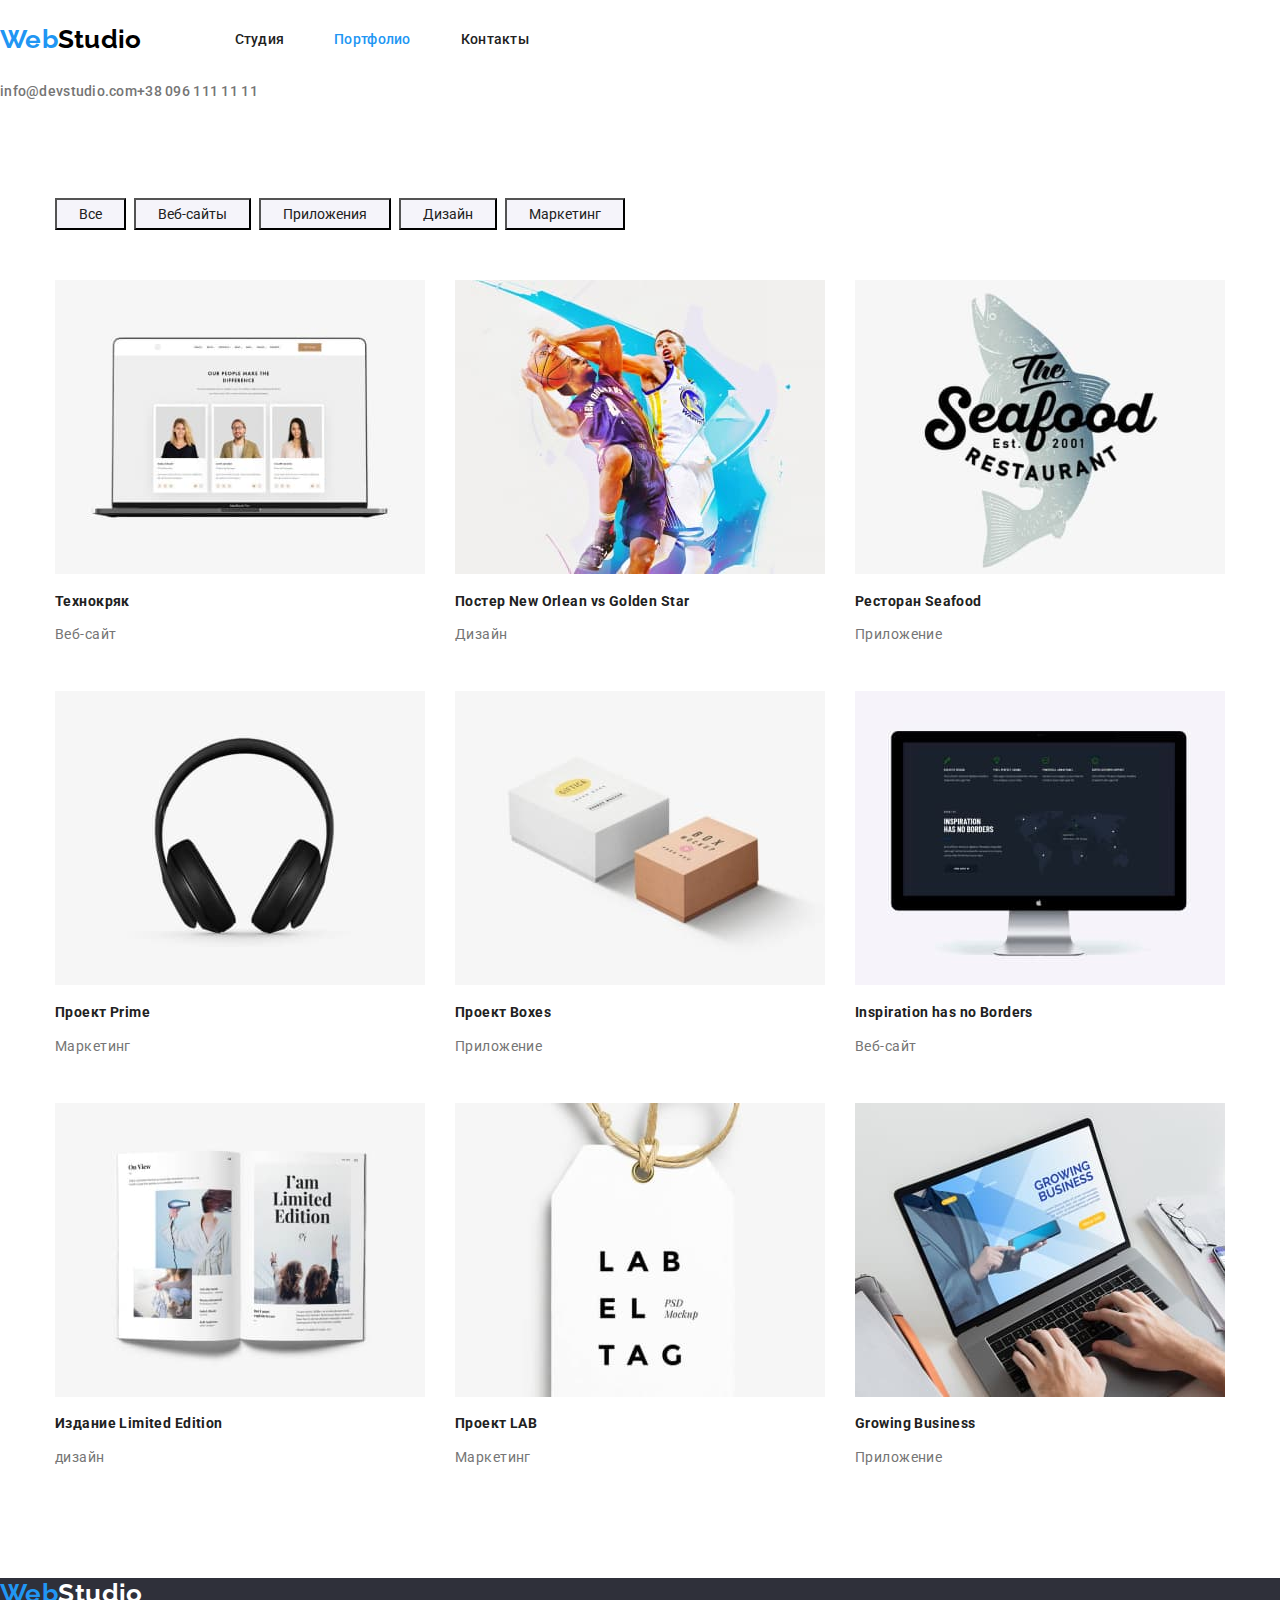
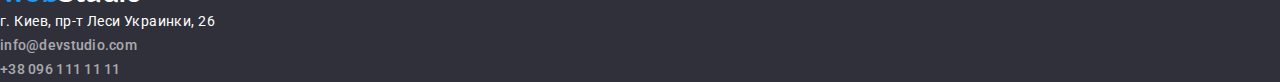
==== portfolio.html @ 3005be31 "a" ====
<!DOCTYPE html>
<html lang="ru">
  <head>
    <meta charset="UTF-8" />
    <meta http-equiv="X-UA-Compatible" content="IE=edge" />
    <meta name="viewport" content="width=device-width, initial-scale=1.0" />
    <title>Document</title>
    <link
      rel="stylesheet"
      href="https://cdnjs.cloudflare.com/ajax/libs/modern-normalize/1.1.0/modern-normalize.min.css"
    />
    <link rel="preconnect" href="https://fonts.googleapis.com" />
    <link rel="preconnect" href="https://fonts.gstatic.com" crossorigin />
    <link
      href="https://fonts.googleapis.com/css2?family=Raleway:wght@700&family=Roboto:wght@400;500;700;900&display=swap"
      rel="stylesheet"
    />
    <link rel="stylesheet" href="./css/styles.css" />
  </head>
  <body class="page">
    <header>
      <div class="comtainer">
        <nav class="site-nav main-nav">
          <a href="/index.html" class="logo-black">
            <span class="logo">Web</span>Studio
          </a>
          <ul class="site-nav-list list">
            <li class="site-nav-item">
              <a href="./index.html" class="site-nav-link"> Студия</a>
            </li>
            <li class="site-nav-item">
              <a href="./portfolio.html" class="site-nav-link-current">
                Портфолио</a
              >
            </li>
            <li class="site-nav-item">
              <a href="./index.html" class="site-nav-link"> Контакты</a>
            </li>
          </ul>
        </nav>
        <ul class="contacts-list list">
          <li>
            <a href="mailto:info@devstudio.com" class="contacts-link"
              >info@devstudio.com
            </a>
          </li>
          <li>
            <a href="tel:+380961111111" class="contacts-link"
              >+38 096 111 11 11</a
            >
          </li>
        </ul>
      </div>
    </header>
    <main>
      <section class="filters section">
        <div class="container activity">
          <h1 hidden>Фильтры</h1>
          <ul class="filters-list list">
            <li class="filters-item">
              <button type="button" class="filters-button">Все</button>
            </li>
            <li class="filters-item">
              <button type="button" class="filters-button">Веб-сайты</button>
            </li>
            <li class="filters-item">
              <button type="button" class="filters-button">Приложения</button>
            </li>
            <li class="filters-item">
              <button type="button" class="filters-button">Дизайн</button>
            </li>
            <li class="filters-item">
              <button type="button" class="filters-button">Маркетинг</button>
            </li>
          </ul>

          <ul class="activity list">
            <li class="activity-item">
              <img
                src="./images/photo11.jpg"
                width="370"
                alt="Созданий веб-сайтов"
              />
              <h2 class="activity-title">Технокряк</h2>
              <p>Веб-сайт</p>
            </li>
            <li class="activity-item">
              <img
                src="./images/photo12.jpg"
                width="370"
                alt="Два баскетболиста борятся за мяч"
              />
              <h2 class="activity-title">Постер New Orlean vs Golden Star</h2>
              <p>Дизайн</p>
            </li>
            <li class="activity-item">
              <img
                src="./images/photo13.jpg"
                width="370"
                alt="Рыбный ресторан"
              />
              <h2 class="activity-title">Ресторан Seafood</h2>
              <p>Приложение</p>
            </li>
            <li class="activity-item">
              <img src="./images/photo14.jpg" width="370" alt="Наушники" />
              <h2 class="activity-title">Проект Prime</h2>
              <p>Маркетинг</p>
            </li>
            <li class="activity-item">
              <img src="./images/photo15.jpg" width="370" alt="Две коробки" />
              <h2 class="activity-title">Проект Boxes</h2>
              <p>Приложение</p>
            </li>
            <li class="activity-item">
              <img
                src="./images/photo16.jpg"
                width="370"
                alt="Оформление стилистически веб-сайта"
              />
              <h2 class="activity-title">Inspiration has no Borders</h2>
              <p>Веб-сайт</p>
            </li>
            <li class="activity-item">
              <img
                src="./images/photo17.jpg"
                width="370"
                alt="Открытая книга"
              />
              <h2 class="activity-title">Издание Limited Edition</h2>
              <p>дизайн</p>
            </li>
            <li class="activity-item">
              <img src="./images/photo18.jpg" width="370" alt="Белый ярлык" />
              <h2 class="activity-title">Проект LAB</h2>
              <p>Маркетинг</p>
            </li>
            <li class="activity-item">
              <img
                src="./images/photo19.jpg"
                width="370"
                alt="Открытое приложение на ноутбуке"
              />
              <h2 class="activity-title">Growing Business</h2>
              <p>Приложение</p>
            </li>
          </ul>
        </div>
      </section>
    </main>
    <footer class="footer">
      <a href="./index.html" class="logo-white">
        <span class="logo">Web</span>Studio
      </a>
      <ul class="footer-list list">
        <li class="footer-address">г. Киев, пр-т Леси Украинки, 26</li>
        <li>
          <a class="footer-link" href="malito:info@devstudio.com"
            >info@devstudio.com
          </a>
        </li>
        <li>
          <a class="footer-link" href="tel:+380961111111">+38 096 111 11 11</a>
        </li>
      </ul>
    </footer>
  </body>
</html>
---- css/styles.css ----
:root {
  --primary-text-color: #757575;
  --title-text-color: #212121;
  --accent-color: #2196f3;
  --white-text-color: #ffffff;
  --black-bg-color: #2f303a;
  --button-grey-color: #f5f4fa;
  --logo-black: #000000;
}

body {
  color: var(--primary-text-color);
  background: var(--white-text-color);
  font-family: Roboto, sans-serif;
  letter-spacing: 0.03em;
  font-size: 14px;
  line-height: 1.71;
}

.container {
  width: 1200px;
  padding-left: 15px;
  padding-right: 15px;
  margin: 0 auto;
}

* {
  box-sizing: border-box;
}
.list {
  padding: 0;
  margin: 0;
  list-style: none;
}

.site-nav {
  color: var(--title-text-color);
  font-weight: 500;
  font-size: 14px;
  line-height: 1.14;
  text-decoration: none;
  letter-spacing: 0.02em;
}

.site-nav-list {
  display: flex;
}

.site-nav-item:not(:last-child) {
  margin-right: 50px;
}

.site-nav-link {
  display: block;
  padding-top: 32px;
  padding-bottom: 32px;
  color: var(--title-text-color);
  font-weight: 500;
  font-size: 14px;
  line-height: 1.14;
  text-decoration: none;
}

.site-nav-link:hover,
.site-nav-link:focus {
  color: var(--accent-color);
}

.site-nav-link-current {
  display: block;
  padding-top: 32px;
  padding-bottom: 32px;
  color: var(--accent-color);
  text-decoration: none;
}

.contacts-list {
  display: flex;
}

.main-nav {
  display: flex;
  align-items: center;
}

.contacts-item + .contacts-item {
  margin-left: 50px;
}

.logo {
  color: var(--accent-color);
  font-family: Raleway, sans-serif;
  font-weight: 700;
  font-size: 26px;
  line-height: 1.2;
  text-decoration: none;
}

.logo-black {
  color: var(--logo-black);
  font-family: Raleway, sans-serif;
  font-weight: 700;
  font-size: 26px;
  line-height: 1.19;
  text-decoration: none;
  margin-right: 93px;
}
.logo-white {
  color: var(--white-text-color);
  font-family: Raleway, sans-serif;
  font-weight: 700;
  font-size: 26px;
  line-height: 1.19;
  text-decoration: none;
}

.hero {
  text-align: center;
  background-color: var(--black-bg-color);
}
.hero-title {
  margin-top: 0;
  margin-bottom: 0;
  padding-top: 200px;
  color: var(--white-text-color);
  font-weight: 900;
  font-size: 44px;
  line-height: 1.36;
  text-align: center;
  letter-spacing: 0.06em;
  margin-bottom: 30px;
}

.section {
  padding-top: 94px;
  padding-bottom: 94px;
}

.features-title {
  margin-top: 0;
  margin-bottom: 10px;
  color: var(--title-text-color);
  font-weight: 700;
  font-size: 14px;
  line-height: 1.14;
}

.features-list {
  display: flex;
}

.features-item {
  width: 270px;
  margin-right: 30px;
}

.features-item:last-child {
  margin-right: 0;
}

.activity-title {
  color: var(--title-text-color);
  font-size: 14px;
  line-height: 1.14;
}

.activity {
  display: flex;
  flex-wrap: wrap;
}
.activity-item {
  width: 370px;
  margin-right: 30px;
  margin-bottom: 30px;
}

.activity-item:nth-child(3n) {
  margin-right: 0;
}
.activity-item:nth-last-child(-n + 3) {
  margin-bottom: 0;
}

.work {
  padding-top: 0;
}

.work-title,
.team-title {
  margin-bottom: 50px;
  color: var(--title-text-color);
  font-weight: 700;
  font-size: 36px;
  line-height: 1.16;
  text-align: center;
}

.work-list {
  display: flex;
}

.work-item {
  width: 370px;
  margin-right: 30px;
}

.work-item:last-child {
  margin-right: 0;
}

.team {
  background-color: var(--button-grey-color);
}

.team-list {
  display: flex;
}

.team-item {
  width: 270px;
  margin-right: 30px;
}

.team-item:last-child {
  margin-right: 0;
}

.team-heading {
  color: var(--title-text-color);
  font-weight: 500;
  font-size: 16px;
  line-height: 1.18;
  text-align: center;
}

.team-text {
  font-size: 16px;
  line-height: 1.18;
  text-align: center;
}

.hero-button {
  min-width: 130px;
  padding: 10px 32px 10px 32px;
  border-radius: 4px;
  font-weight: 700;
  margin-bottom: 294px;
  font-size: 16px;
  line-height: 1.87;
  background-color: var(--accent-color);
  color: var(--white-text-color);
  text-decoration: none;
  text-align: center;
}
.hero-button:hover,
.hero-button:focus {
  cursor: pointer;
}

.filters-list {
  display: flex;
  margin-bottom: 50px;
}

.filters-item {
  margin-right: 8px;
}

.filters-button {
  padding: 6px 22px 6px 22px;
  background-color: var(--button-grey-color);
  color: var(--title-text-color);
}
.filters-button:hover,
.filters-button:focus {
  background-color: var(--accent-color);
  color: var(--white-text-color);
  cursor: pointer;
}

.footer-address {
  font-size: 14px;
  line-height: 1.71;
  color: var(--white-text-color);
}

.contacts-link:hover,
.contacts-link:focus {
  color: var(--accent-color);
}

.footer-link:hover,
.footer-link:focus {
  color: var(--accent-color);
}

.contacts-link {
  color: var(--primary-text-color);
  font-weight: 500;
  font-size: 14px;
  line-height: 1.14;
  letter-spacing: 0.02em;
  text-decoration: none;
}
.footer-link {
  color: var(--primary-text-color);
  font-weight: 500;
  font-size: 14px;
  line-height: 1.14;
  letter-spacing: 0.02em;
  text-decoration: none;
  color: rgba(255, 255, 255, 0.6);
}
.footer {
  background-color: var(--black-bg-color);
}
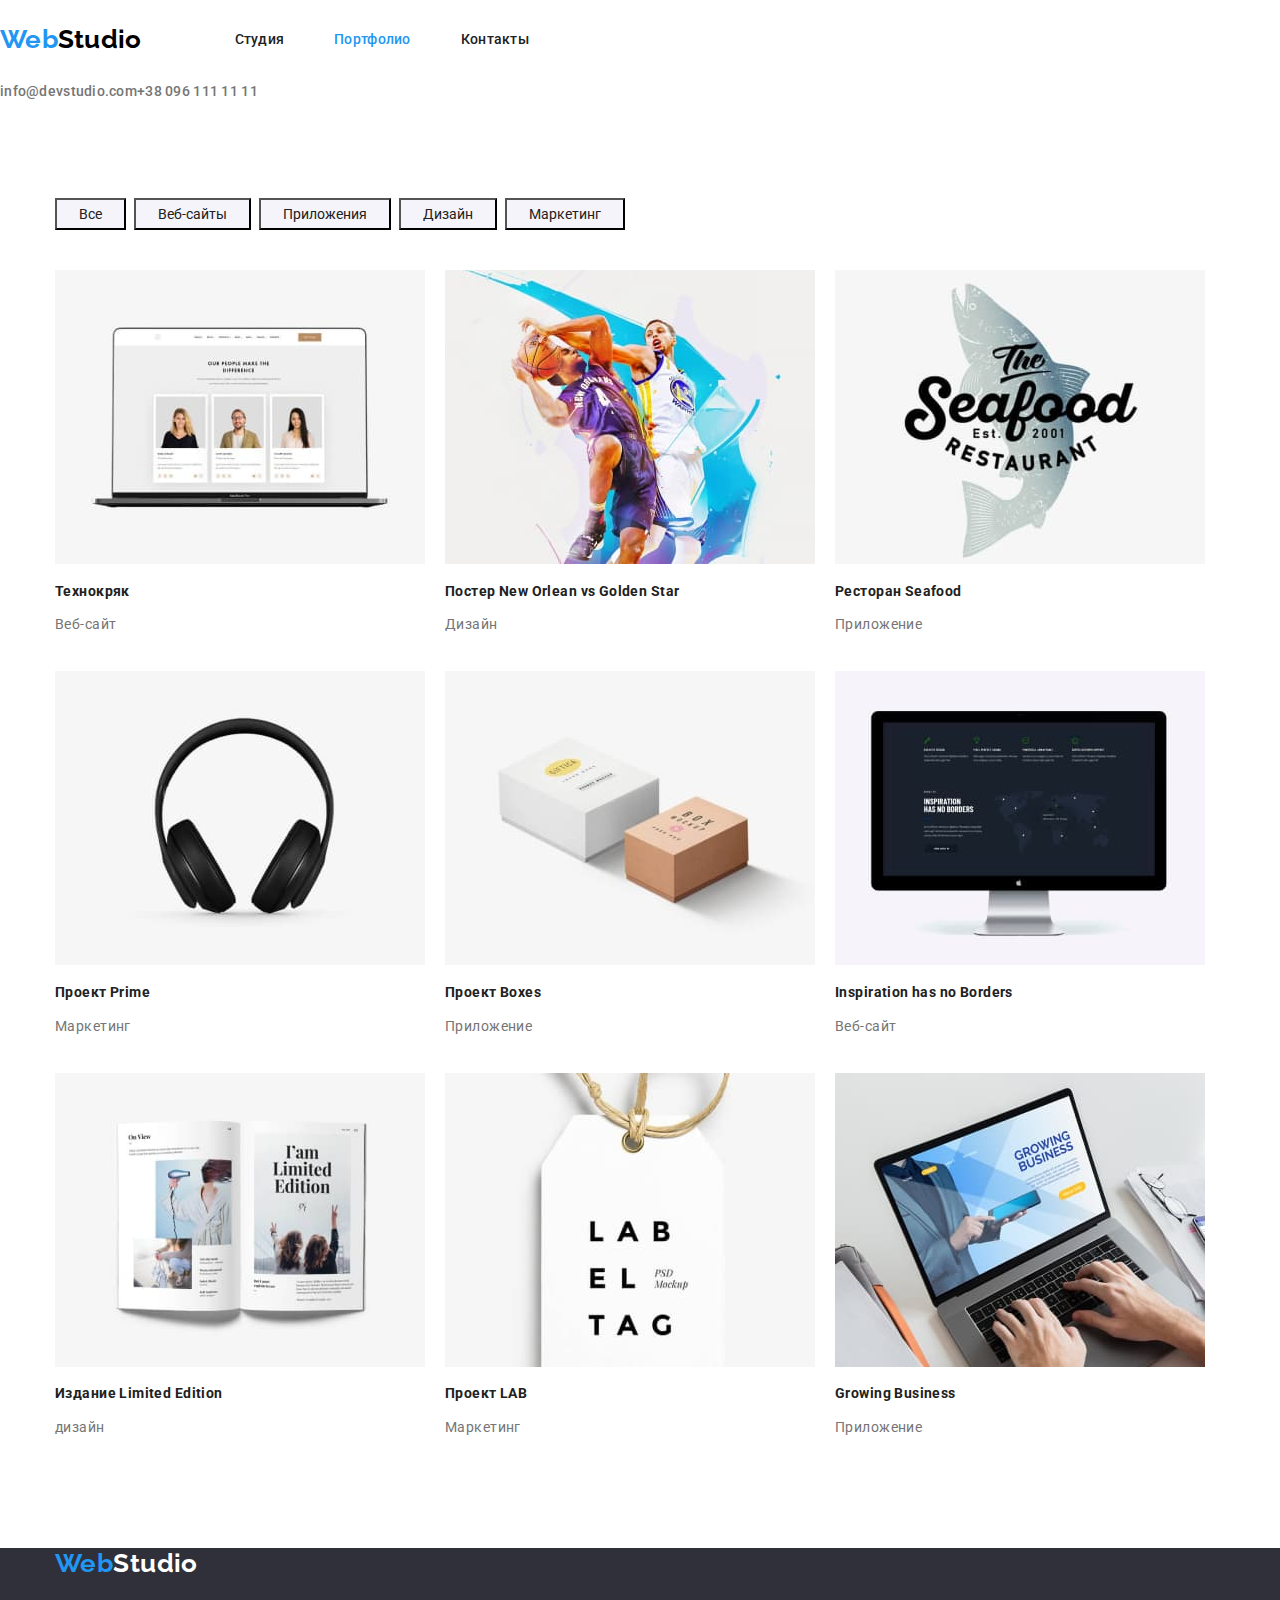
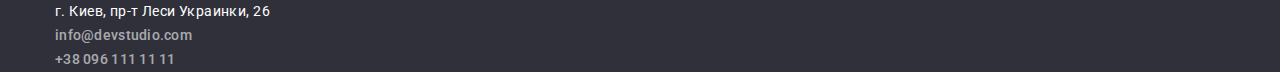
==== commit 4535f4b5: "a" ====
--- a/portfolio.html
+++ b/portfolio.html
@@ -54,7 +54,7 @@
     </header>
     <main>
       <section class="filters section">
-        <div class="container activity">
+        <div class="container">
           <h1 hidden>Фильтры</h1>
           <ul class="filters-list list">
             <li class="filters-item">
@@ -149,20 +149,24 @@
       </section>
     </main>
     <footer class="footer">
-      <a href="./index.html" class="logo-white">
-        <span class="logo">Web</span>Studio
-      </a>
-      <ul class="footer-list list">
-        <li class="footer-address">г. Киев, пр-т Леси Украинки, 26</li>
-        <li>
-          <a class="footer-link" href="malito:info@devstudio.com"
-            >info@devstudio.com
-          </a>
-        </li>
-        <li>
-          <a class="footer-link" href="tel:+380961111111">+38 096 111 11 11</a>
-        </li>
-      </ul>
+      <div class="container">
+        <a href="./index.html" class="logo-white">
+          <span class="logo">Web</span>Studio
+        </a>
+        <ul class="footer-list list">
+          <li class="footer-address">г. Киев, пр-т Леси Украинки, 26</li>
+          <li>
+            <a class="footer-link" href="malito:info@devstudio.com"
+              >info@devstudio.com
+            </a>
+          </li>
+          <li>
+            <a class="footer-link" href="tel:+380961111111"
+              >+38 096 111 11 11</a
+            >
+          </li>
+        </ul>
+      </div>
     </footer>
   </body>
 </html>
--- a/css/styles.css
+++ b/css/styles.css
@@ -6,6 +6,7 @@
   --black-bg-color: #2f303a;
   --button-grey-color: #f5f4fa;
   --logo-black: #000000;
+  --primary-gap: 20px;
 }
 
 body {
@@ -114,6 +115,26 @@
   text-decoration: none;
 }
 
+.logo-white-footer {
+  padding-top: 60px;
+  color: var(--white-text-color);
+  font-family: Raleway, sans-serif;
+  font-weight: 700;
+  font-size: 26px;
+  line-height: 1.19;
+  text-decoration: none;
+}
+
+.logo-footer {
+  padding-top: 60px;
+  color: var(--accent-color);
+  font-family: Raleway, sans-serif;
+  font-weight: 700;
+  font-size: 26px;
+  line-height: 1.2;
+  text-decoration: none;
+}
+
 .hero {
   text-align: center;
   background-color: var(--black-bg-color);
@@ -167,18 +188,14 @@
 .activity {
   display: flex;
   flex-wrap: wrap;
+  margin-left: calc(-1 * var(--primary-gap));
+  margin-top: -30px;
 }
 .activity-item {
   width: 370px;
-  margin-right: 30px;
-  margin-bottom: 30px;
-}
-
-.activity-item:nth-child(3n) {
-  margin-right: 0;
-}
-.activity-item:nth-last-child(-n + 3) {
-  margin-bottom: 0;
+  flex-basis: calc(100% / 3 - 30px);
+  margin-left: var(--primary-gap);
+  margin-top: var(--primary-gap);
 }
 
 .work {
@@ -311,6 +328,10 @@
   text-decoration: none;
   color: rgba(255, 255, 255, 0.6);
 }
+
+.footer-list {
+  margin-top: 20px;
+}
 .footer {
   background-color: var(--black-bg-color);
 }
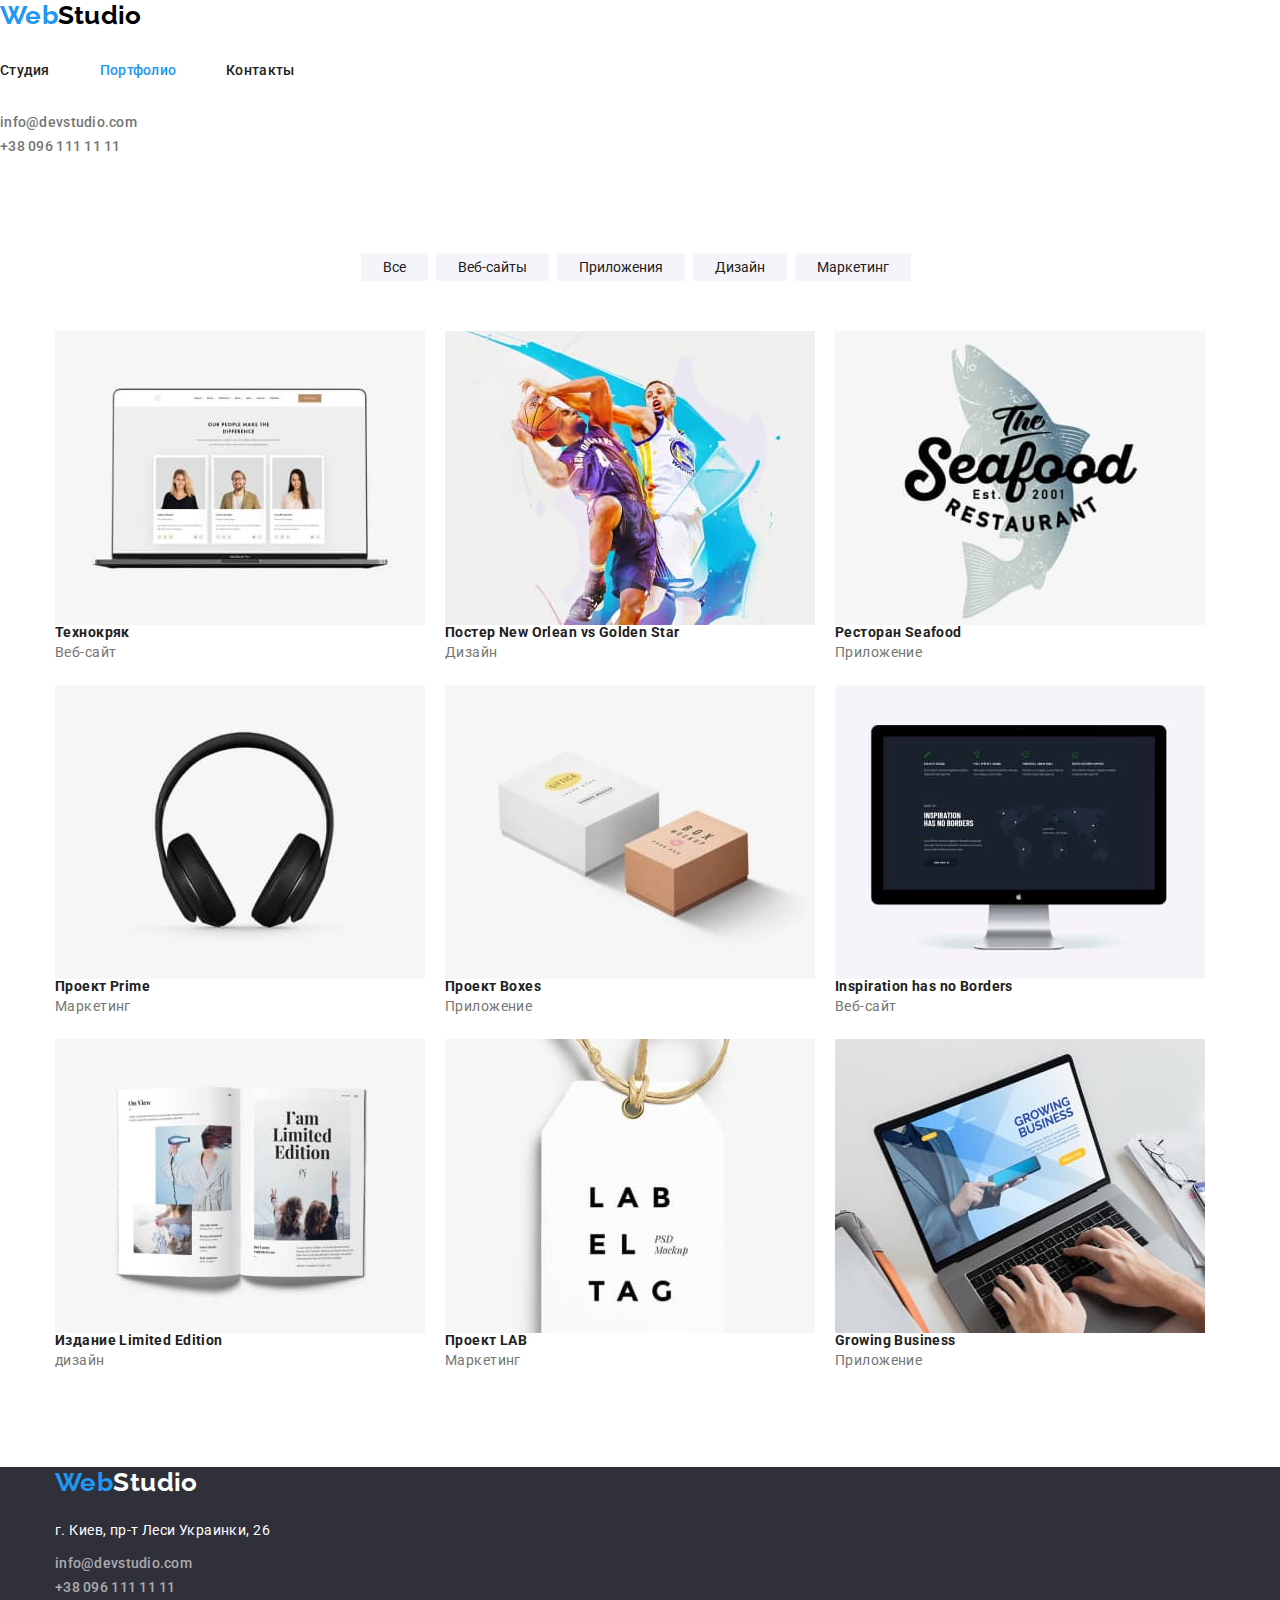
==== commit f57406d8: "a" ====
--- a/portfolio.html
+++ b/portfolio.html
@@ -5,15 +5,15 @@
     <meta http-equiv="X-UA-Compatible" content="IE=edge" />
     <meta name="viewport" content="width=device-width, initial-scale=1.0" />
     <title>Document</title>
-    <link
-      rel="stylesheet"
-      href="https://cdnjs.cloudflare.com/ajax/libs/modern-normalize/1.1.0/modern-normalize.min.css"
-    />
     <link rel="preconnect" href="https://fonts.googleapis.com" />
     <link rel="preconnect" href="https://fonts.gstatic.com" crossorigin />
     <link
       href="https://fonts.googleapis.com/css2?family=Raleway:wght@700&family=Roboto:wght@400;500;700;900&display=swap"
       rel="stylesheet"
+    />
+    <link
+      rel="stylesheet"
+      href="https://cdnjs.cloudflare.com/ajax/libs/modern-normalize/1.1.0/modern-normalize.min.css"
     />
     <link rel="stylesheet" href="./css/styles.css" />
   </head>
@@ -39,16 +39,18 @@
           </ul>
         </nav>
         <ul class="contacts-list list">
-          <li>
-            <a href="mailto:info@devstudio.com" class="contacts-link"
-              >info@devstudio.com
-            </a>
-          </li>
-          <li>
-            <a href="tel:+380961111111" class="contacts-link"
-              >+38 096 111 11 11</a
-            >
-          </li>
+          <div class="header-contact">
+            <li>
+              <a href="mailto:info@devstudio.com" class="contacts-link"
+                >info@devstudio.com
+              </a>
+            </li>
+            <li>
+              <a href="tel:+380961111111" class="contacts-link"
+                >+38 096 111 11 11</a
+              >
+            </li>
+          </div>
         </ul>
       </div>
     </header>
--- a/css/styles.css
+++ b/css/styles.css
@@ -25,6 +25,24 @@
   margin: 0 auto;
 }
 
+p,
+h1,
+h2,
+h3,
+h4,
+h5,
+h6 {
+  margin: 0;
+}
+
+ul {
+  margin: 0;
+  padding-left: 0;
+}
+img {
+  display: block;
+}
+
 * {
   box-sizing: border-box;
 }
@@ -34,6 +52,10 @@
   list-style: none;
 }
 
+.header-container {
+  display: flex;
+}
+
 .site-nav {
   color: var(--title-text-color);
   font-weight: 500;
@@ -79,7 +101,7 @@
   display: flex;
 }
 
-.main-nav {
+.site-nav-list {
   display: flex;
   align-items: center;
 }
@@ -112,26 +134,6 @@
   font-weight: 700;
   font-size: 26px;
   line-height: 1.19;
-  text-decoration: none;
-}
-
-.logo-white-footer {
-  padding-top: 60px;
-  color: var(--white-text-color);
-  font-family: Raleway, sans-serif;
-  font-weight: 700;
-  font-size: 26px;
-  line-height: 1.19;
-  text-decoration: none;
-}
-
-.logo-footer {
-  padding-top: 60px;
-  color: var(--accent-color);
-  font-family: Raleway, sans-serif;
-  font-weight: 700;
-  font-size: 26px;
-  line-height: 1.2;
   text-decoration: none;
 }
 
@@ -179,6 +181,15 @@
   margin-right: 0;
 }
 
+.filters-item {
+  margin-right: 8px;
+}
+.filters-list {
+  display: flex;
+  justify-content: center;
+  margin-bottom: 50px;
+}
+
 .activity-title {
   color: var(--title-text-color);
   font-size: 14px;
@@ -189,7 +200,7 @@
   display: flex;
   flex-wrap: wrap;
   margin-left: calc(-1 * var(--primary-gap));
-  margin-top: -30px;
+  margin-top: calc(-1 * var(--primary-gap));
 }
 .activity-item {
   width: 370px;
@@ -266,6 +277,7 @@
   line-height: 1.87;
   background-color: var(--accent-color);
   color: var(--white-text-color);
+  border: none;
   text-decoration: none;
   text-align: center;
 }
@@ -274,16 +286,8 @@
   cursor: pointer;
 }
 
-.filters-list {
-  display: flex;
-  margin-bottom: 50px;
-}
-
-.filters-item {
-  margin-right: 8px;
-}
-
 .filters-button {
+  border: none;
   padding: 6px 22px 6px 22px;
   background-color: var(--button-grey-color);
   color: var(--title-text-color);
@@ -296,6 +300,7 @@
 }
 
 .footer-address {
+  margin-bottom: 9px;
   font-size: 14px;
   line-height: 1.71;
   color: var(--white-text-color);
@@ -320,6 +325,7 @@
   text-decoration: none;
 }
 .footer-link {
+  margin-bottom: 9px;
   color: var(--primary-text-color);
   font-weight: 500;
   font-size: 14px;
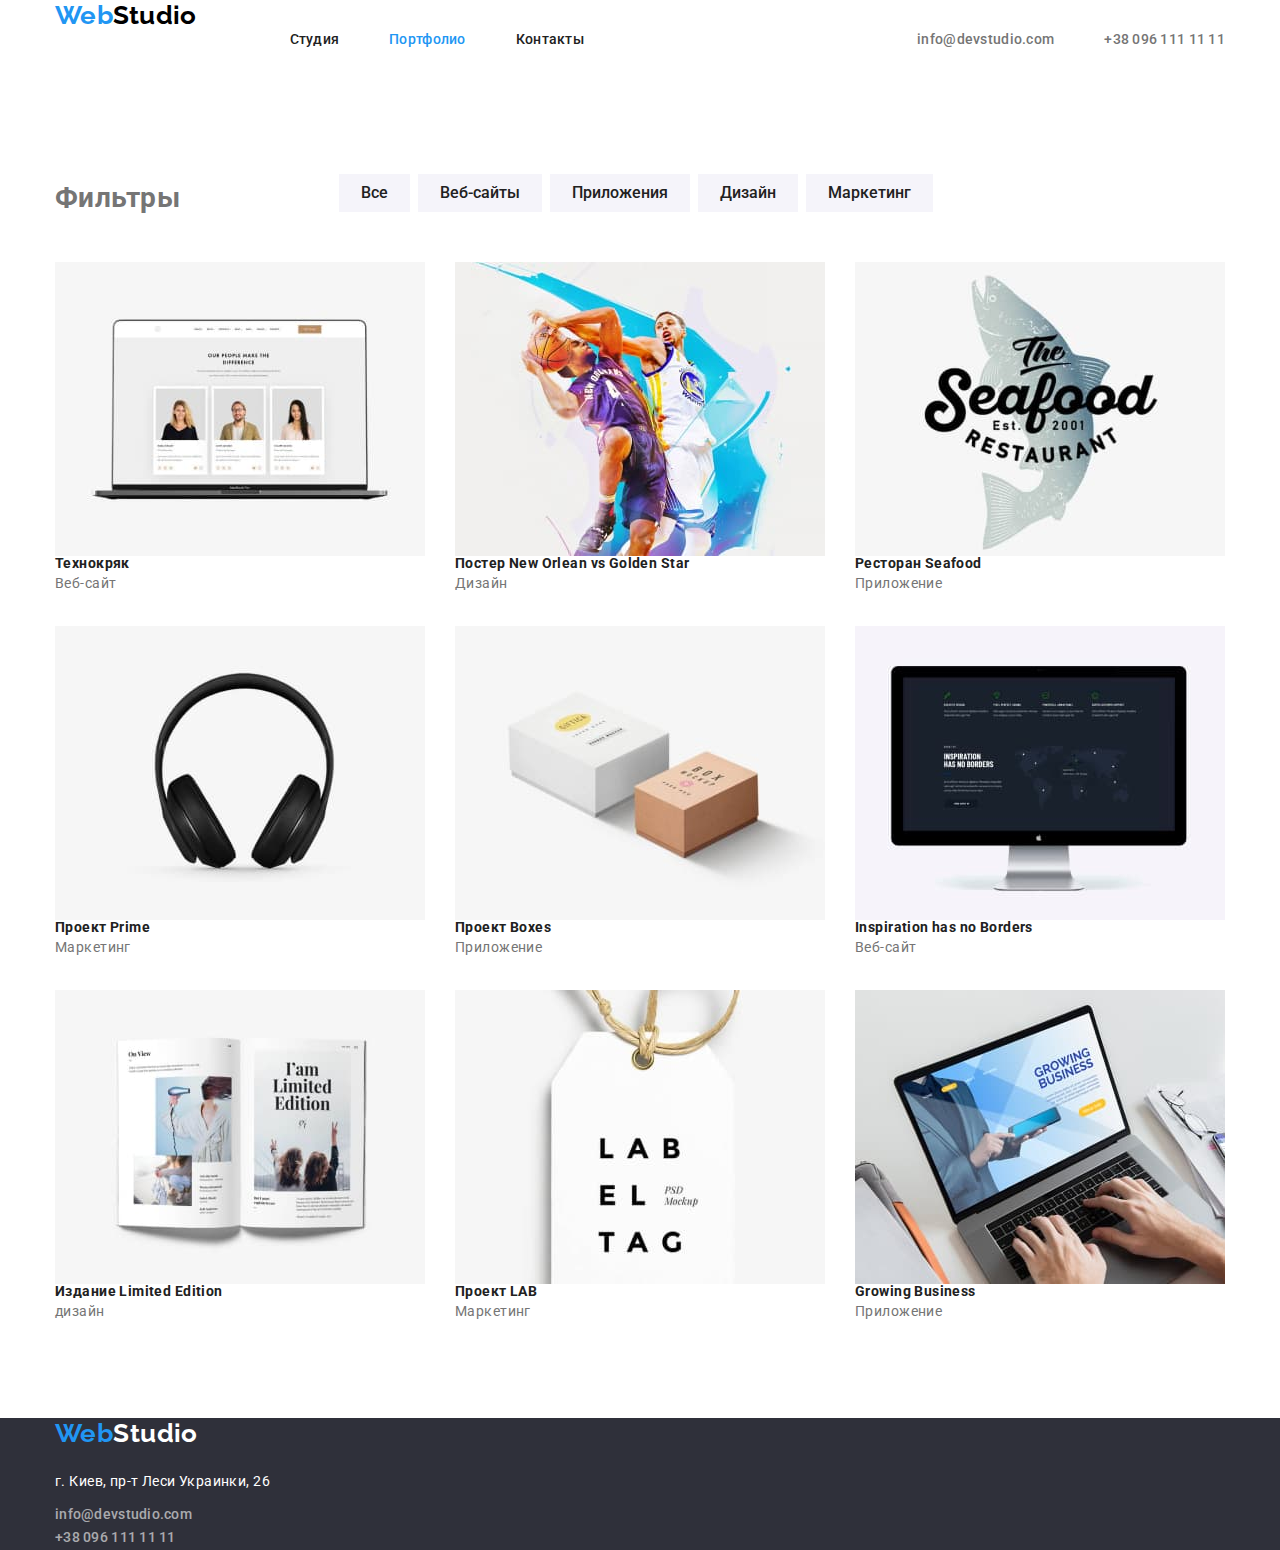
==== commit f1c18577: "a" ====
--- a/portfolio.html
+++ b/portfolio.html
@@ -19,8 +19,8 @@
   </head>
   <body class="page">
     <header>
-      <div class="comtainer">
-        <nav class="site-nav main-nav">
+      <div class="container header-container">
+        <nav class="site-nav">
           <a href="/index.html" class="logo-black">
             <span class="logo">Web</span>Studio
           </a>
@@ -38,26 +38,27 @@
             </li>
           </ul>
         </nav>
-        <ul class="contacts-list list">
-          <div class="header-contact">
-            <li>
+        <div class="header-contacts">
+          <ul class="contacts-list list">
+            <li class="contacts-item">
               <a href="mailto:info@devstudio.com" class="contacts-link"
                 >info@devstudio.com
               </a>
             </li>
-            <li>
+            <li class="contacts-item">
               <a href="tel:+380961111111" class="contacts-link"
                 >+38 096 111 11 11</a
               >
             </li>
-          </div>
-        </ul>
+          </ul>
+        </div>
       </div>
     </header>
+
     <main>
       <section class="filters section">
         <div class="container">
-          <h1 hidden>Фильтры</h1>
+          <h1 class="visually-hidden">Фильтры</h1>
           <ul class="filters-list list">
             <li class="filters-item">
               <button type="button" class="filters-button">Все</button>
@@ -150,6 +151,7 @@
         </div>
       </section>
     </main>
+
     <footer class="footer">
       <div class="container">
         <a href="./index.html" class="logo-white">
--- a/css/styles.css
+++ b/css/styles.css
@@ -6,7 +6,7 @@
   --black-bg-color: #2f303a;
   --button-grey-color: #f5f4fa;
   --logo-black: #000000;
-  --primary-gap: 20px;
+  --primary-gap: 30px;
 }
 
 body {
@@ -39,6 +39,7 @@
   margin: 0;
   padding-left: 0;
 }
+
 img {
   display: block;
 }
@@ -46,6 +47,7 @@
 * {
   box-sizing: border-box;
 }
+
 .list {
   padding: 0;
   margin: 0;
@@ -54,6 +56,20 @@
 
 .header-container {
   display: flex;
+  align-items: center;
+}
+
+.site-nav-list {
+  display: flex;
+  align-items: center;
+}
+
+.header-contacts {
+  margin-left: auto;
+}
+
+.contacts-list {
+  display: flex;
 }
 
 .site-nav {
@@ -63,9 +79,6 @@
   line-height: 1.14;
   text-decoration: none;
   letter-spacing: 0.02em;
-}
-
-.site-nav-list {
   display: flex;
 }
 
@@ -97,17 +110,8 @@
   text-decoration: none;
 }
 
-.contacts-list {
-  display: flex;
-}
-
-.site-nav-list {
-  display: flex;
-  align-items: center;
-}
-
-.contacts-item + .contacts-item {
-  margin-left: 50px;
+.contacts-item:not(:last-child) {
+  margin-right: 50px;
 }
 
 .logo {
@@ -142,16 +146,17 @@
   background-color: var(--black-bg-color);
 }
 .hero-title {
-  margin-top: 0;
-  margin-bottom: 0;
+  margin: 0 auto;
   padding-top: 200px;
   color: var(--white-text-color);
   font-weight: 900;
   font-size: 44px;
   line-height: 1.36;
   text-align: center;
+  text-transform: uppercase;
   letter-spacing: 0.06em;
   margin-bottom: 30px;
+  max-width: 696px;
 }
 
 .section {
@@ -245,12 +250,8 @@
 }
 
 .team-item {
-  width: 270px;
-  margin-right: 30px;
-}
-
-.team-item:last-child {
-  margin-right: 0;
+  flex-basis: calc(100% / 4 -30px);
+  margin-left: var(--primary-gap);
 }
 
 .team-heading {
@@ -268,7 +269,6 @@
 }
 
 .hero-button {
-  min-width: 130px;
   padding: 10px 32px 10px 32px;
   border-radius: 4px;
   font-weight: 700;
@@ -289,6 +289,9 @@
 .filters-button {
   border: none;
   padding: 6px 22px 6px 22px;
+  font-weight: 500;
+  font-size: 16px;
+  line-height: 26px;
   background-color: var(--button-grey-color);
   color: var(--title-text-color);
 }
@@ -341,3 +344,7 @@
 .footer {
   background-color: var(--black-bg-color);
 }
+
+.visually-hidden {
+  position: absolute;
+}
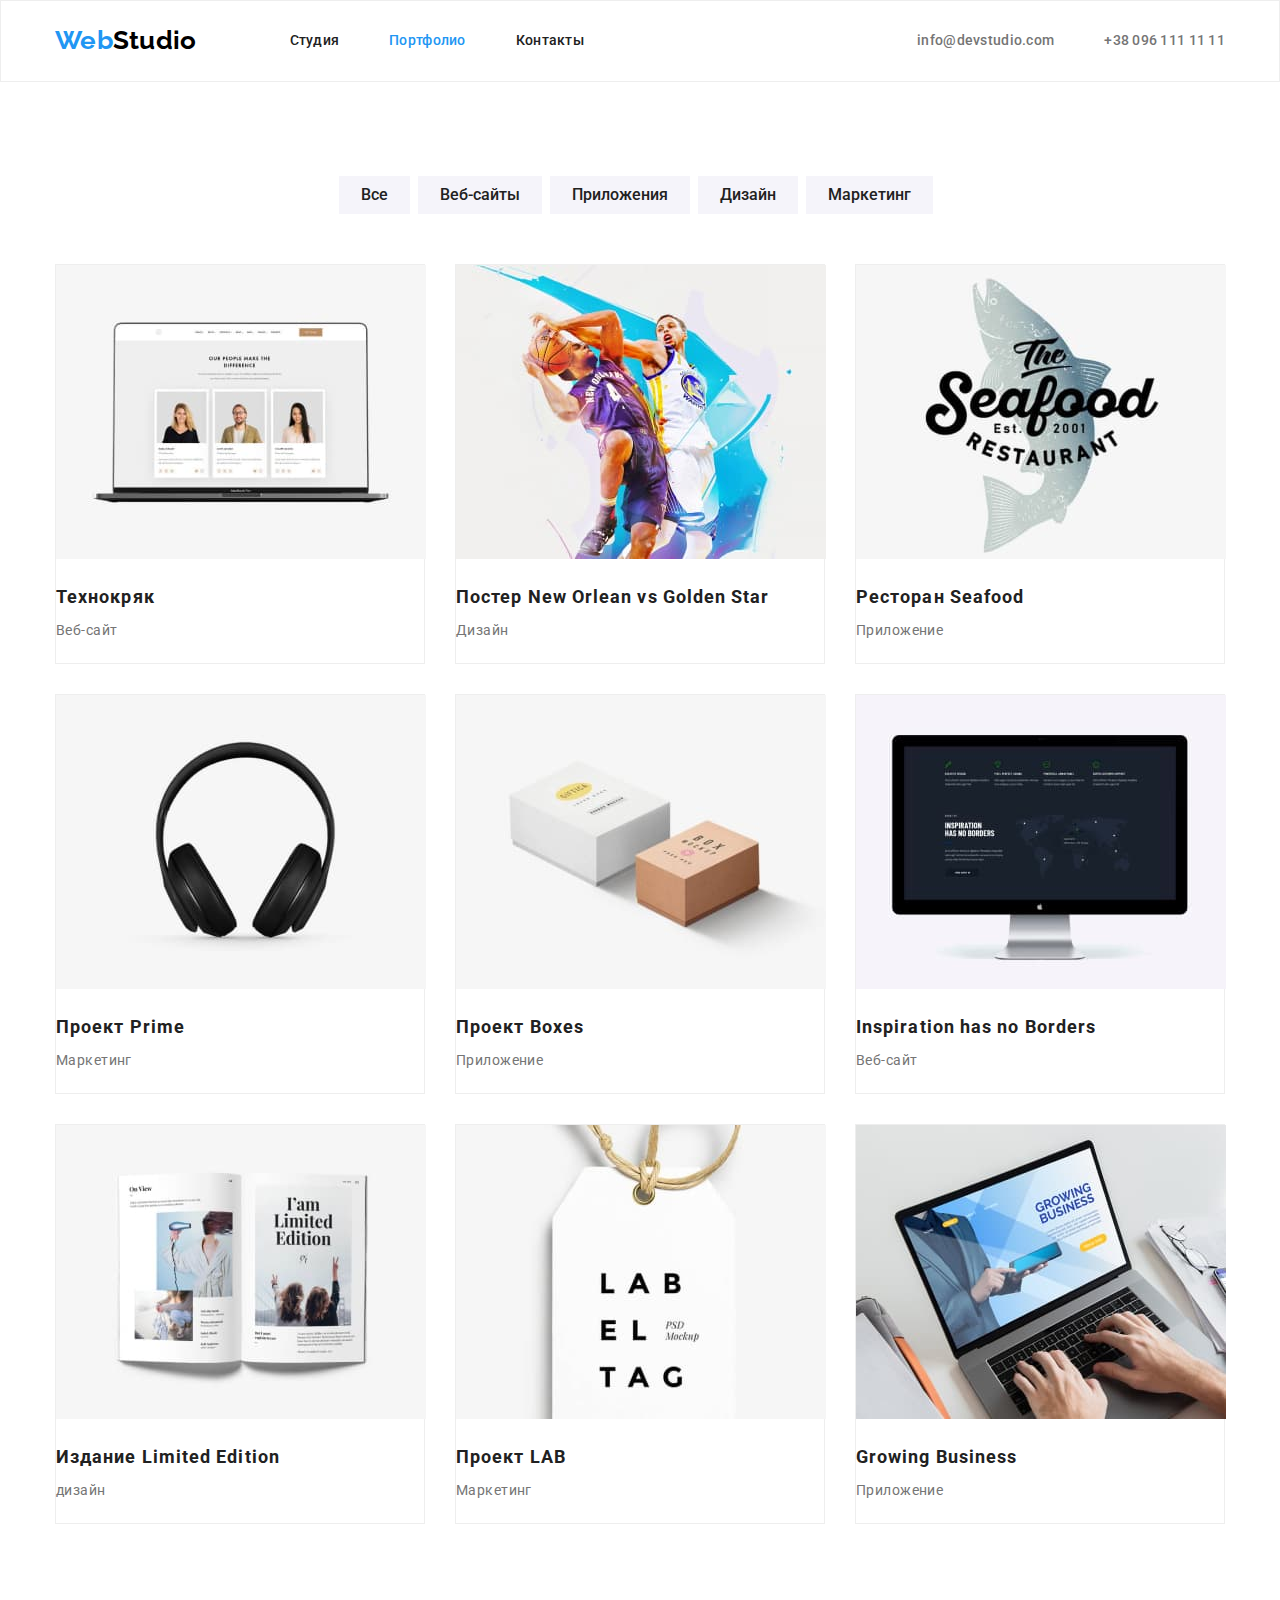
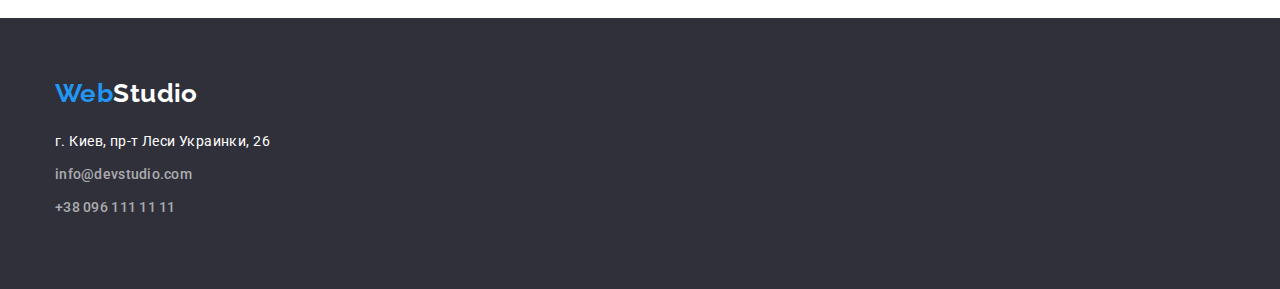
==== commit 9942c899: "изменение данных" ====
--- a/portfolio.html
+++ b/portfolio.html
@@ -18,7 +18,7 @@
     <link rel="stylesheet" href="./css/styles.css" />
   </head>
   <body class="page">
-    <header>
+    <header class="header">
       <div class="container header-container">
         <nav class="site-nav">
           <a href="/index.html" class="logo-black">
@@ -58,7 +58,7 @@
     <main>
       <section class="filters section">
         <div class="container">
-          <h1 class="visually-hidden">Фильтры</h1>
+          <h1 class="visually-hidden"></h1>
           <ul class="filters-list list">
             <li class="filters-item">
               <button type="button" class="filters-button">Все</button>
@@ -84,8 +84,10 @@
                 width="370"
                 alt="Созданий веб-сайтов"
               />
-              <h2 class="activity-title">Технокряк</h2>
-              <p>Веб-сайт</p>
+              <div class="activity-item-bottom">
+                <h2 class="activity-title">Технокряк</h2>
+                <p>Веб-сайт</p>
+              </div>
             </li>
             <li class="activity-item">
               <img
@@ -93,8 +95,10 @@
                 width="370"
                 alt="Два баскетболиста борятся за мяч"
               />
-              <h2 class="activity-title">Постер New Orlean vs Golden Star</h2>
-              <p>Дизайн</p>
+              <div class="activity-item-bottom">
+                <h2 class="activity-title">Постер New Orlean vs Golden Star</h2>
+                <p>Дизайн</p>
+              </div>
             </li>
             <li class="activity-item">
               <img
@@ -102,18 +106,24 @@
                 width="370"
                 alt="Рыбный ресторан"
               />
-              <h2 class="activity-title">Ресторан Seafood</h2>
-              <p>Приложение</p>
+              <div class="activity-item-bottom">
+                <h2 class="activity-title">Ресторан Seafood</h2>
+                <p>Приложение</p>
+              </div>
             </li>
             <li class="activity-item">
               <img src="./images/photo14.jpg" width="370" alt="Наушники" />
-              <h2 class="activity-title">Проект Prime</h2>
-              <p>Маркетинг</p>
+              <div class="activity-item-bottom">
+                <h2 class="activity-title">Проект Prime</h2>
+                <p>Маркетинг</p>
+              </div>
             </li>
             <li class="activity-item">
               <img src="./images/photo15.jpg" width="370" alt="Две коробки" />
-              <h2 class="activity-title">Проект Boxes</h2>
-              <p>Приложение</p>
+              <div class="activity-item-bottom">
+                <h2 class="activity-title">Проект Boxes</h2>
+                <p>Приложение</p>
+              </div>
             </li>
             <li class="activity-item">
               <img
@@ -121,8 +131,10 @@
                 width="370"
                 alt="Оформление стилистически веб-сайта"
               />
-              <h2 class="activity-title">Inspiration has no Borders</h2>
-              <p>Веб-сайт</p>
+              <div class="activity-item-bottom">
+                <h2 class="activity-title">Inspiration has no Borders</h2>
+                <p>Веб-сайт</p>
+              </div>
             </li>
             <li class="activity-item">
               <img
@@ -130,13 +142,17 @@
                 width="370"
                 alt="Открытая книга"
               />
-              <h2 class="activity-title">Издание Limited Edition</h2>
-              <p>дизайн</p>
+              <div class="activity-item-bottom">
+                <h2 class="activity-title">Издание Limited Edition</h2>
+                <p>дизайн</p>
+              </div>
             </li>
             <li class="activity-item">
               <img src="./images/photo18.jpg" width="370" alt="Белый ярлык" />
-              <h2 class="activity-title">Проект LAB</h2>
-              <p>Маркетинг</p>
+              <div class="activity-item-bottom">
+                <h2 class="activity-title">Проект LAB</h2>
+                <p>Маркетинг</p>
+              </div>
             </li>
             <li class="activity-item">
               <img
@@ -144,8 +160,10 @@
                 width="370"
                 alt="Открытое приложение на ноутбуке"
               />
-              <h2 class="activity-title">Growing Business</h2>
-              <p>Приложение</p>
+              <div class="activity-item-bottom">
+                <h2 class="activity-title">Growing Business</h2>
+                <p>Приложение</p>
+              </div>
             </li>
           </ul>
         </div>
@@ -155,16 +173,16 @@
     <footer class="footer">
       <div class="container">
         <a href="./index.html" class="logo-white">
-          <span class="logo">Web</span>Studio
+          <span class="logo-footer">Web</span>Studio
         </a>
         <ul class="footer-list list">
-          <li class="footer-address">г. Киев, пр-т Леси Украинки, 26</li>
-          <li>
+          <li class="footer-item">г. Киев, пр-т Леси Украинки, 26</li>
+          <li class="footer-item">
             <a class="footer-link" href="malito:info@devstudio.com"
               >info@devstudio.com
             </a>
           </li>
-          <li>
+          <li class="footer-item">
             <a class="footer-link" href="tel:+380961111111"
               >+38 096 111 11 11</a
             >
--- a/css/styles.css
+++ b/css/styles.css
@@ -54,6 +54,10 @@
   list-style: none;
 }
 
+.header {
+  border: 1px solid #eeeeee;
+}
+
 .header-container {
   display: flex;
   align-items: center;
@@ -88,8 +92,6 @@
 
 .site-nav-link {
   display: block;
-  padding-top: 32px;
-  padding-bottom: 32px;
   color: var(--title-text-color);
   font-weight: 500;
   font-size: 14px;
@@ -104,8 +106,6 @@
 
 .site-nav-link-current {
   display: block;
-  padding-top: 32px;
-  padding-bottom: 32px;
   color: var(--accent-color);
   text-decoration: none;
 }
@@ -115,6 +115,9 @@
 }
 
 .logo {
+  margin: auto 0;
+  padding-top: 24px;
+  padding-bottom: 25px;
   color: var(--accent-color);
   font-family: Raleway, sans-serif;
   font-weight: 700;
@@ -123,7 +126,21 @@
   text-decoration: none;
 }
 
+.logo-footer {
+  margin: auto 0;
+  color: var(--accent-color);
+  font-family: Raleway, sans-serif;
+  font-weight: 700;
+  font-size: 26px;
+  line-height: 1.2;
+  text-decoration: none;
+  margin-bottom: 20px;
+}
+
 .logo-black {
+  margin: auto 0;
+  padding-top: 24px;
+  padding-bottom: 25px;
   color: var(--logo-black);
   font-family: Raleway, sans-serif;
   font-weight: 700;
@@ -133,17 +150,20 @@
   margin-right: 93px;
 }
 .logo-white {
+  margin: auto 0;
   color: var(--white-text-color);
   font-family: Raleway, sans-serif;
   font-weight: 700;
   font-size: 26px;
   line-height: 1.19;
   text-decoration: none;
+  margin-bottom: 20px;
 }
 
 .hero {
   text-align: center;
   background-color: var(--black-bg-color);
+  padding-bottom: 200px;
 }
 .hero-title {
   margin: 0 auto;
@@ -197,8 +217,10 @@
 
 .activity-title {
   color: var(--title-text-color);
-  font-size: 14px;
-  line-height: 1.14;
+  font-size: 18px;
+  line-height: 2;
+  letter-spacing: 0.06em;
+  margin-bottom: 4px;
 }
 
 .activity {
@@ -208,12 +230,18 @@
   margin-top: calc(-1 * var(--primary-gap));
 }
 .activity-item {
+  border: 1px solid #eeeeee;
   width: 370px;
   flex-basis: calc(100% / 3 - 30px);
   margin-left: var(--primary-gap);
   margin-top: var(--primary-gap);
 }
 
+.activity-item-bottom {
+  padding-top: 20px;
+  padding-bottom: 20px;
+}
+
 .work {
   padding-top: 0;
 }
@@ -229,12 +257,14 @@
 }
 
 .work-list {
+  flex-wrap: wrap;
+  margin-left: calc(-1 * var(--primary-gap));
   display: flex;
 }
 
 .work-item {
-  width: 370px;
-  margin-right: 30px;
+  flex-basis: calc(100% / 3 -30px);
+  margin-left: var(--primary-gap);
 }
 
 .work-item:last-child {
@@ -247,6 +277,8 @@
 
 .team-list {
   display: flex;
+  flex-wrap: wrap;
+  margin-left: calc(-1 * var(--primary-gap));
 }
 
 .team-item {
@@ -260,6 +292,7 @@
   font-size: 16px;
   line-height: 1.18;
   text-align: center;
+  margin-bottom: 10px;
 }
 
 .team-text {
@@ -268,11 +301,15 @@
   text-align: center;
 }
 
+.team-item-bottom {
+  padding-top: 30px;
+  padding-bottom: 30px;
+}
+
 .hero-button {
   padding: 10px 32px 10px 32px;
   border-radius: 4px;
   font-weight: 700;
-  margin-bottom: 294px;
   font-size: 16px;
   line-height: 1.87;
   background-color: var(--accent-color);
@@ -302,7 +339,7 @@
   cursor: pointer;
 }
 
-.footer-address {
+.footer-item {
   margin-bottom: 9px;
   font-size: 14px;
   line-height: 1.71;
@@ -343,6 +380,8 @@
 }
 .footer {
   background-color: var(--black-bg-color);
+  padding-top: 60px;
+  padding-bottom: 60px;
 }
 
 .visually-hidden {
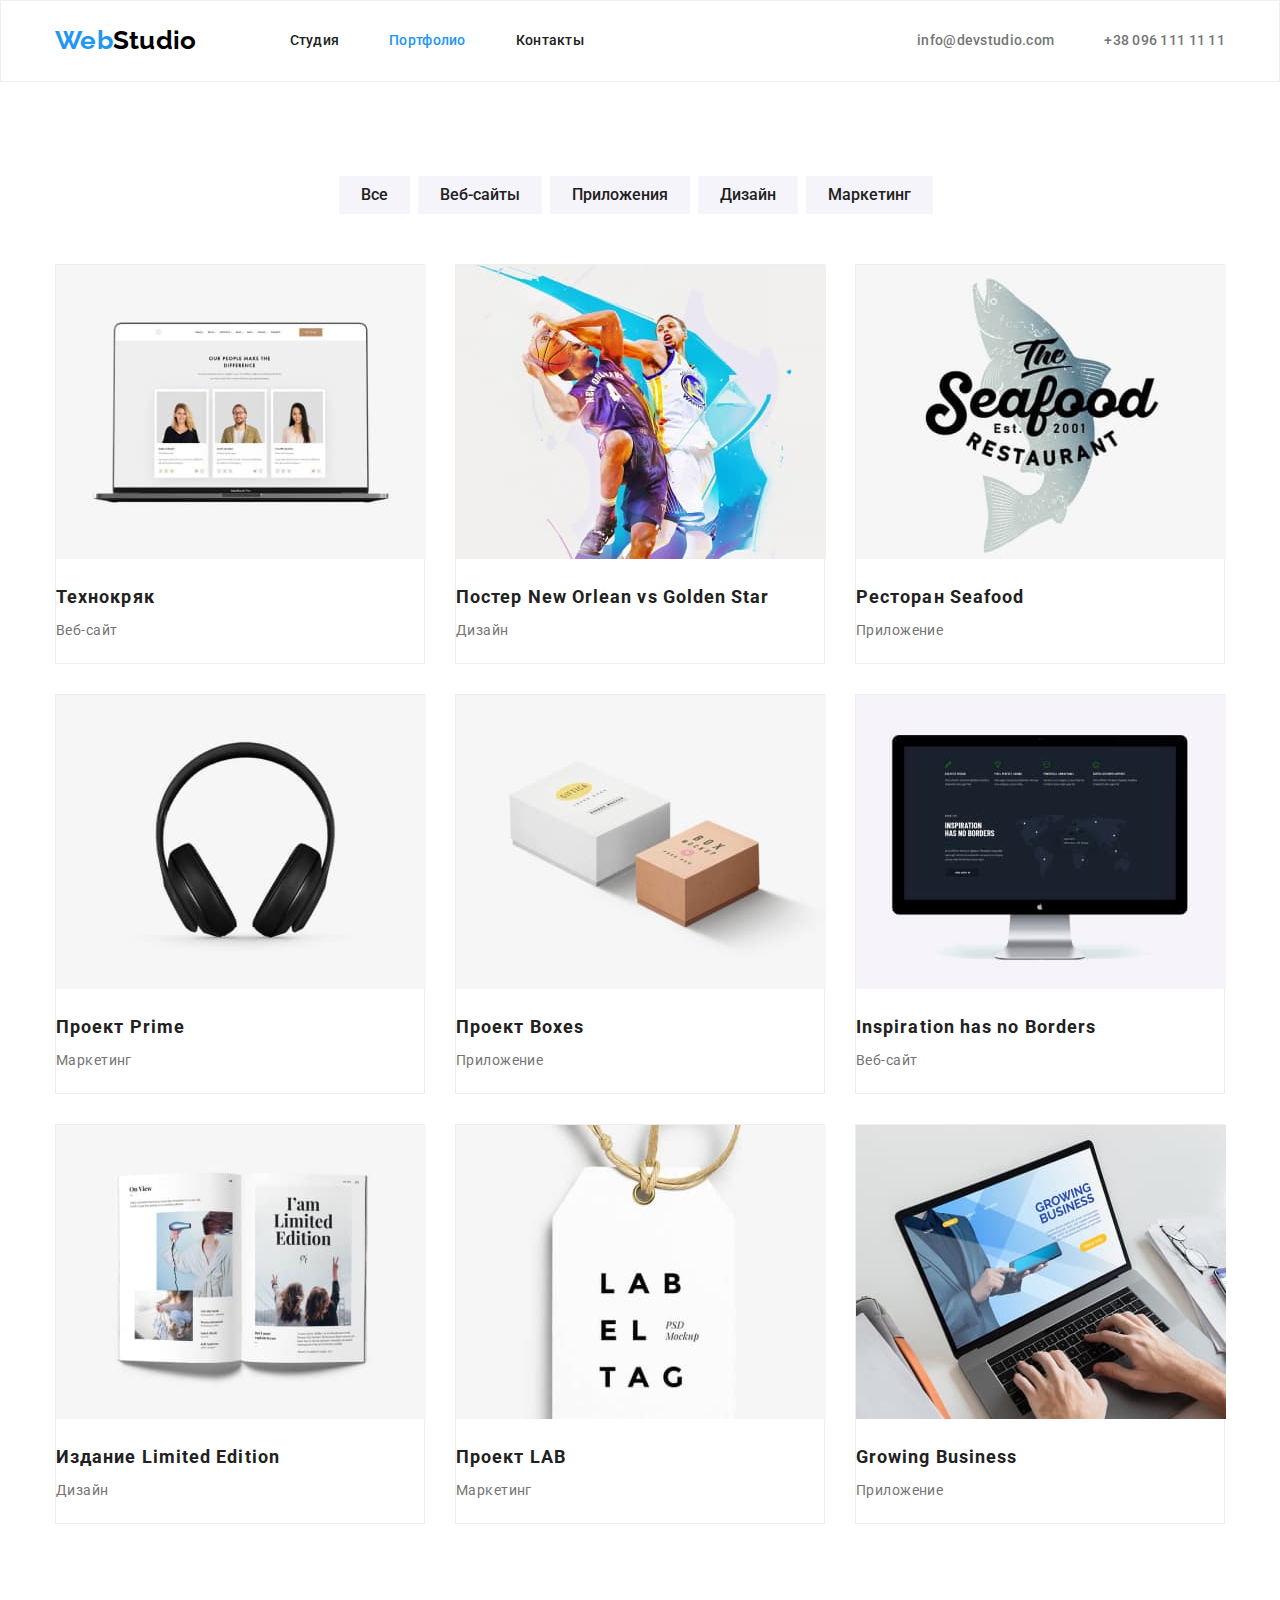
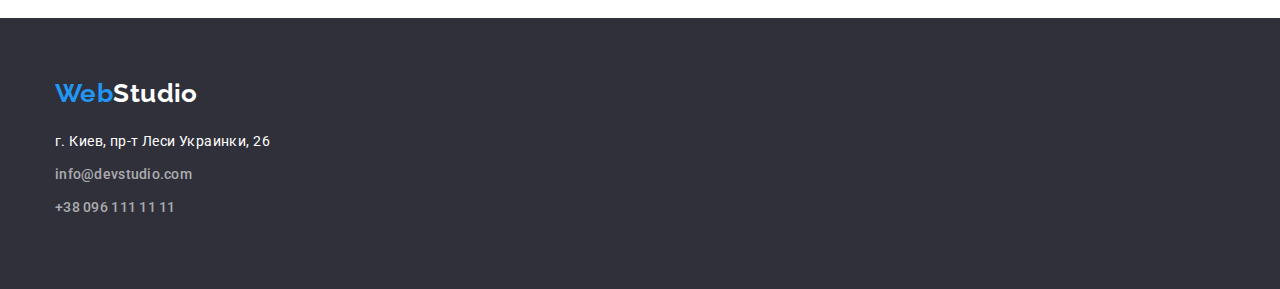
==== commit 9946d2e6: "а" ====
--- a/portfolio.html
+++ b/portfolio.html
@@ -144,7 +144,7 @@
               />
               <div class="activity-item-bottom">
                 <h2 class="activity-title">Издание Limited Edition</h2>
-                <p>дизайн</p>
+                <p>Дизайн</p>
               </div>
             </li>
             <li class="activity-item">
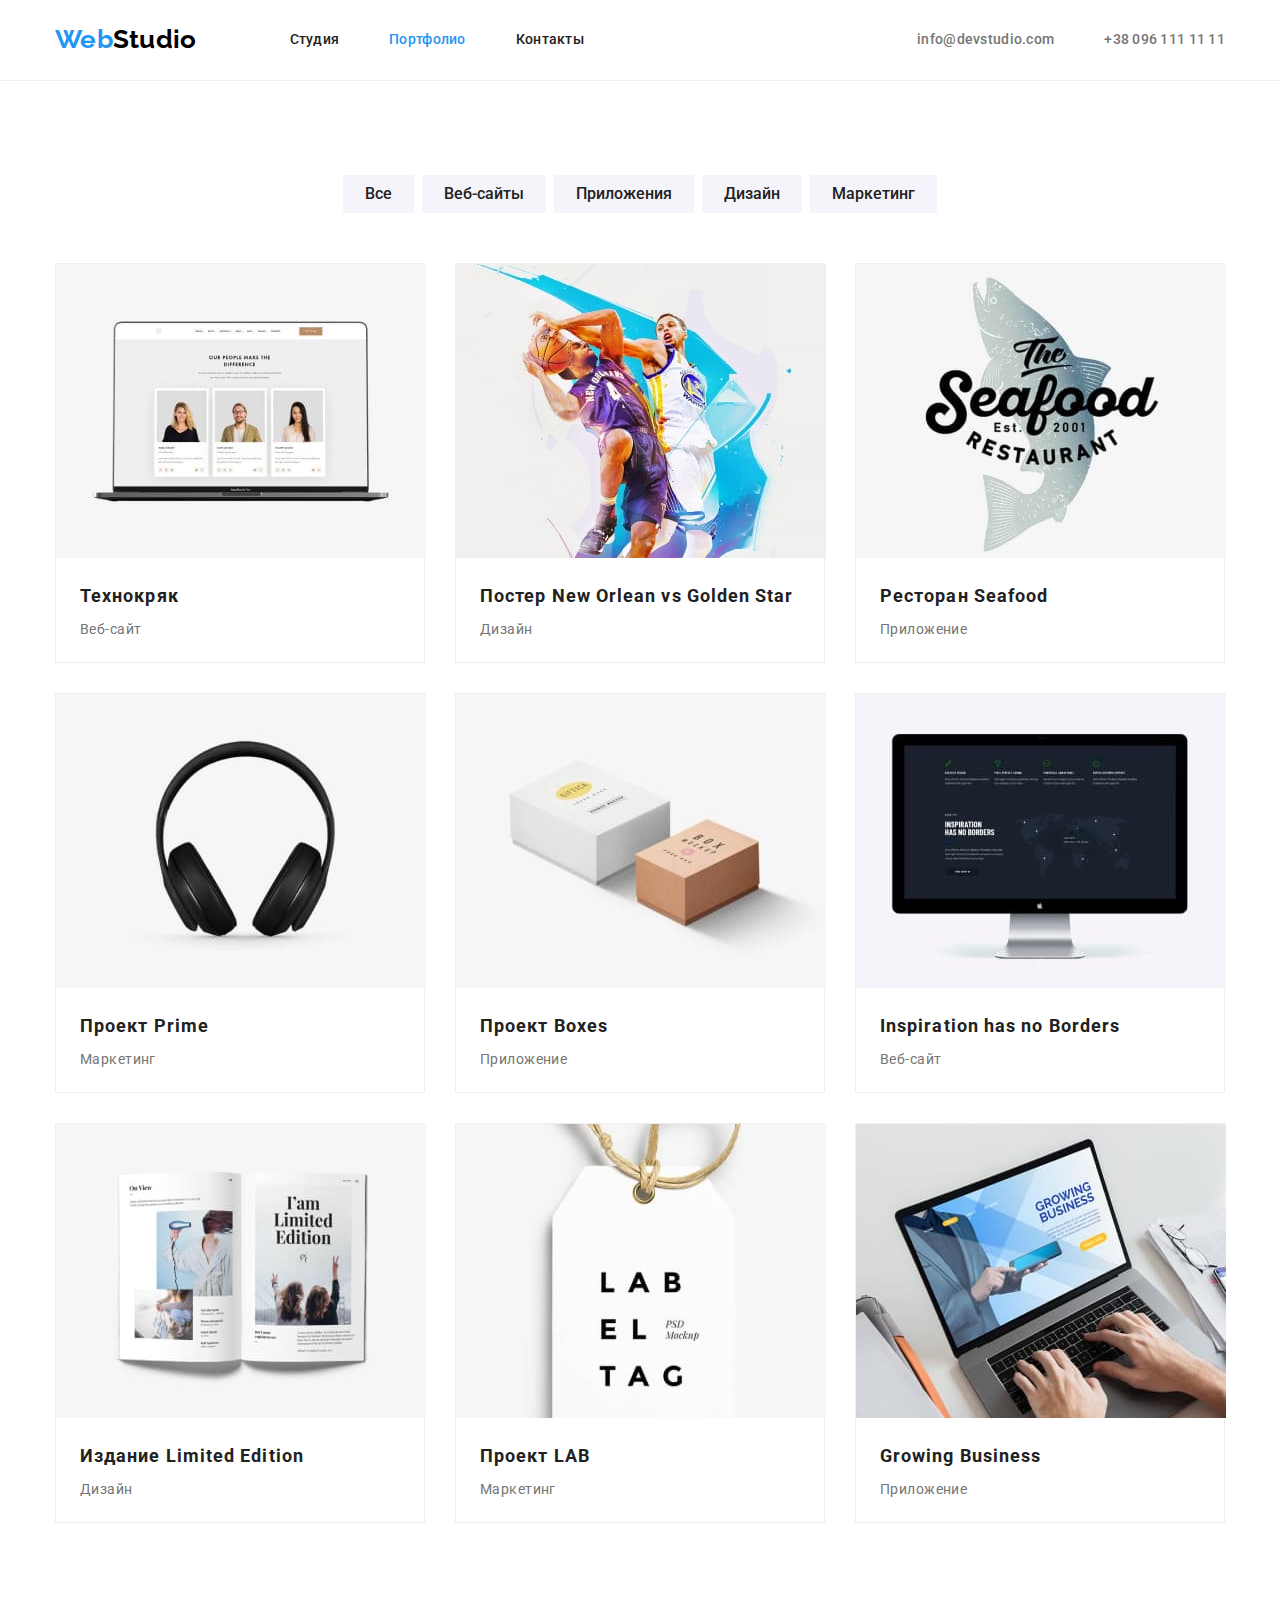
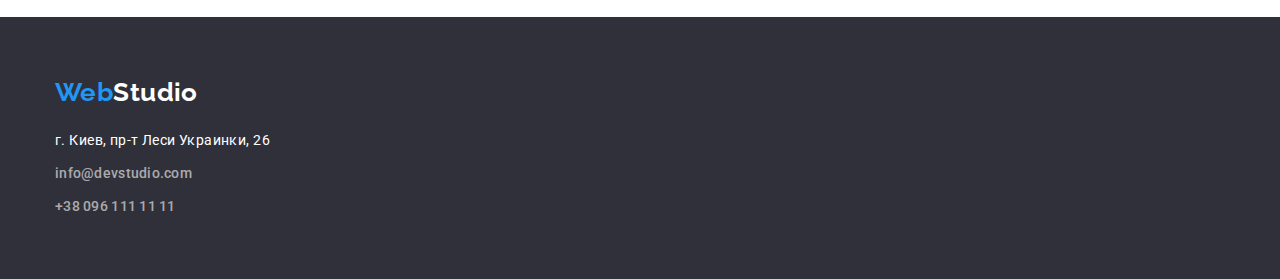
==== commit e325b9b5: "a" ====
--- a/portfolio.html
+++ b/portfolio.html
@@ -56,7 +56,7 @@
     </header>
 
     <main>
-      <section class="filters section">
+      <section class="section">
         <div class="container">
           <h1 class="visually-hidden"></h1>
           <ul class="filters-list list">
@@ -175,19 +175,21 @@
         <a href="./index.html" class="logo-white">
           <span class="logo-footer">Web</span>Studio
         </a>
-        <ul class="footer-list list">
-          <li class="footer-item">г. Киев, пр-т Леси Украинки, 26</li>
-          <li class="footer-item">
-            <a class="footer-link" href="malito:info@devstudio.com"
-              >info@devstudio.com
-            </a>
-          </li>
-          <li class="footer-item">
-            <a class="footer-link" href="tel:+380961111111"
-              >+38 096 111 11 11</a
-            >
-          </li>
-        </ul>
+        <address class="footer-address">
+          <ul class="footer-list list">
+            <li class="footer-item">г. Киев, пр-т Леси Украинки, 26</li>
+            <li class="footer-item">
+              <a class="footer-link" href="malito:info@devstudio.com"
+                >info@devstudio.com
+              </a>
+            </li>
+            <li class="footer-item">
+              <a class="footer-link" href="tel:+380961111111"
+                >+38 096 111 11 11</a
+              >
+            </li>
+          </ul>
+        </address>
       </div>
     </footer>
   </body>
--- a/css/styles.css
+++ b/css/styles.css
@@ -35,17 +35,18 @@
   margin: 0;
 }
 
-ul {
-  margin: 0;
-  padding-left: 0;
-}
-
 img {
+  min-width: 100%;
   display: block;
 }
 
 * {
   box-sizing: border-box;
+}
+
+.section {
+  padding-top: 94px;
+  padding-bottom: 94px;
 }
 
 .list {
@@ -55,7 +56,7 @@
 }
 
 .header {
-  border: 1px solid #eeeeee;
+  border-bottom: 1px solid #eeeeee;
 }
 
 .header-container {
@@ -63,10 +64,7 @@
   align-items: center;
 }
 
-.site-nav-list {
-  display: flex;
-  align-items: center;
-}
+/* SITE NAVIGATION */
 
 .header-contacts {
   margin-left: auto;
@@ -75,7 +73,10 @@
 .contacts-list {
   display: flex;
 }
-
+.site-nav-list {
+  display: flex;
+  align-items: center;
+}
 .site-nav {
   color: var(--title-text-color);
   font-weight: 500;
@@ -110,9 +111,15 @@
   text-decoration: none;
 }
 
+.contacts-item:first-child {
+  margin-left: 331px;
+}
+
 .contacts-item:not(:last-child) {
   margin-right: 50px;
 }
+
+/* LOGO */
 
 .logo {
   margin: auto 0;
@@ -160,14 +167,16 @@
   margin-bottom: 20px;
 }
 
+/* HERO */
+
 .hero {
   text-align: center;
   background-color: var(--black-bg-color);
   padding-bottom: 200px;
+  padding-top: 200px;
 }
 .hero-title {
   margin: 0 auto;
-  padding-top: 200px;
   color: var(--white-text-color);
   font-weight: 900;
   font-size: 44px;
@@ -179,10 +188,24 @@
   max-width: 696px;
 }
 
-.section {
-  padding-top: 94px;
-  padding-bottom: 94px;
-}
+.hero-button {
+  padding: 10px 32px 10px 32px;
+  border-radius: 4px;
+  font-weight: 700;
+  font-size: 16px;
+  line-height: 1.87;
+  background-color: var(--accent-color);
+  color: var(--white-text-color);
+  border: none;
+  text-decoration: none;
+  text-align: center;
+}
+.hero-button:hover,
+.hero-button:focus {
+  cursor: pointer;
+}
+
+/* FEATURES */
 
 .features-title {
   margin-top: 0;
@@ -206,13 +229,31 @@
   margin-right: 0;
 }
 
-.filters-item {
+/* FILTERS AND ACTIVITY */
+
+.filters-item:not(:last-child) {
   margin-right: 8px;
 }
 .filters-list {
   display: flex;
   justify-content: center;
   margin-bottom: 50px;
+}
+
+.filters-button {
+  border: none;
+  padding: 6px 22px 6px 22px;
+  font-weight: 500;
+  font-size: 16px;
+  line-height: 26px;
+  background-color: var(--button-grey-color);
+  color: var(--title-text-color);
+}
+.filters-button:hover,
+.filters-button:focus {
+  background-color: var(--accent-color);
+  color: var(--white-text-color);
+  cursor: pointer;
 }
 
 .activity-title {
@@ -238,9 +279,10 @@
 }
 
 .activity-item-bottom {
-  padding-top: 20px;
-  padding-bottom: 20px;
-}
+  padding: 20px 24px 20px 24px;
+}
+
+/* WORK AND TEAM */
 
 .work {
   padding-top: 0;
@@ -304,46 +346,21 @@
 .team-item-bottom {
   padding-top: 30px;
   padding-bottom: 30px;
-}
-
-.hero-button {
-  padding: 10px 32px 10px 32px;
-  border-radius: 4px;
-  font-weight: 700;
-  font-size: 16px;
-  line-height: 1.87;
-  background-color: var(--accent-color);
-  color: var(--white-text-color);
-  border: none;
-  text-decoration: none;
-  text-align: center;
-}
-.hero-button:hover,
-.hero-button:focus {
-  cursor: pointer;
-}
-
-.filters-button {
-  border: none;
-  padding: 6px 22px 6px 22px;
-  font-weight: 500;
-  font-size: 16px;
-  line-height: 26px;
-  background-color: var(--button-grey-color);
-  color: var(--title-text-color);
-}
-.filters-button:hover,
-.filters-button:focus {
-  background-color: var(--accent-color);
-  color: var(--white-text-color);
-  cursor: pointer;
-}
+  background-color: var(--white-text-color);
+}
+
+/* FOOTER */
 
 .footer-item {
   margin-bottom: 9px;
   font-size: 14px;
+  font-style: normal;
   line-height: 1.71;
   color: var(--white-text-color);
+}
+
+.footer-item:last-child {
+  margin-bottom: 0;
 }
 
 .contacts-link:hover,
@@ -375,7 +392,7 @@
   color: rgba(255, 255, 255, 0.6);
 }
 
-.footer-list {
+.footer-address {
   margin-top: 20px;
 }
 .footer {
